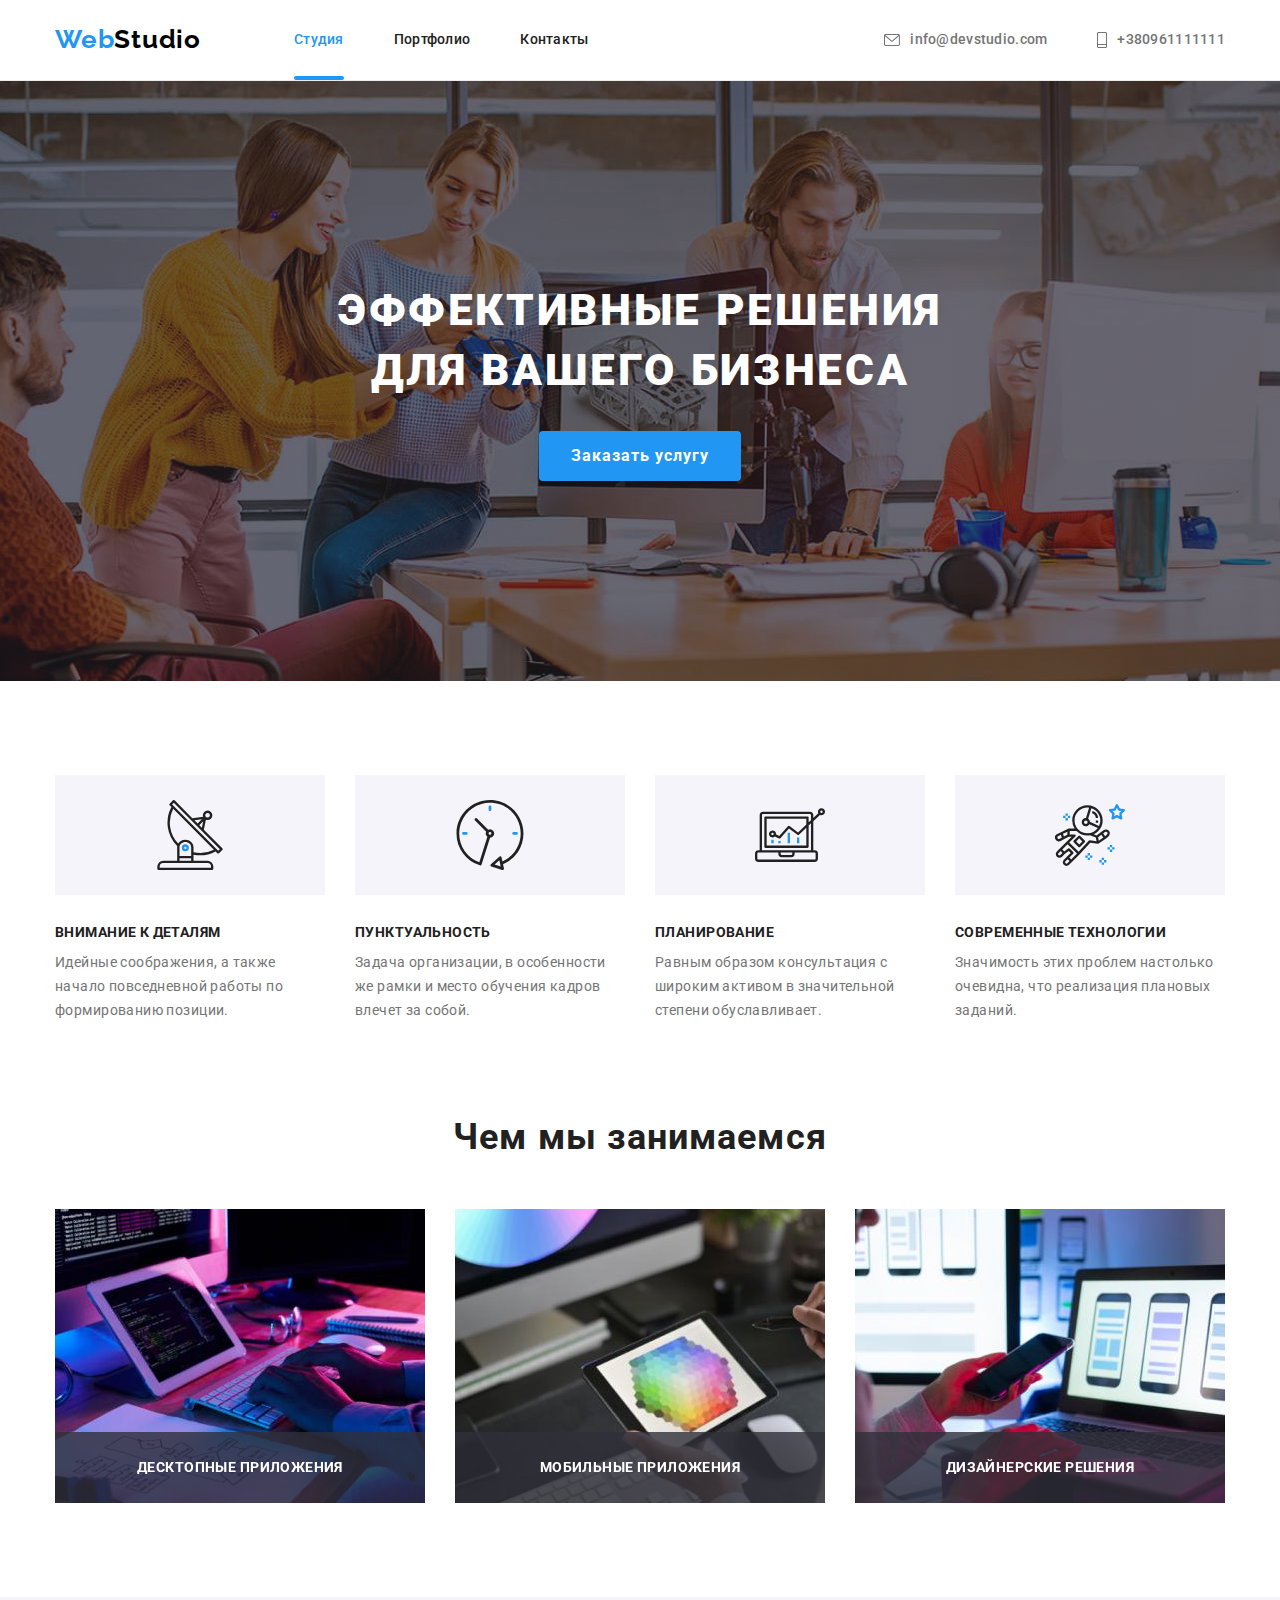
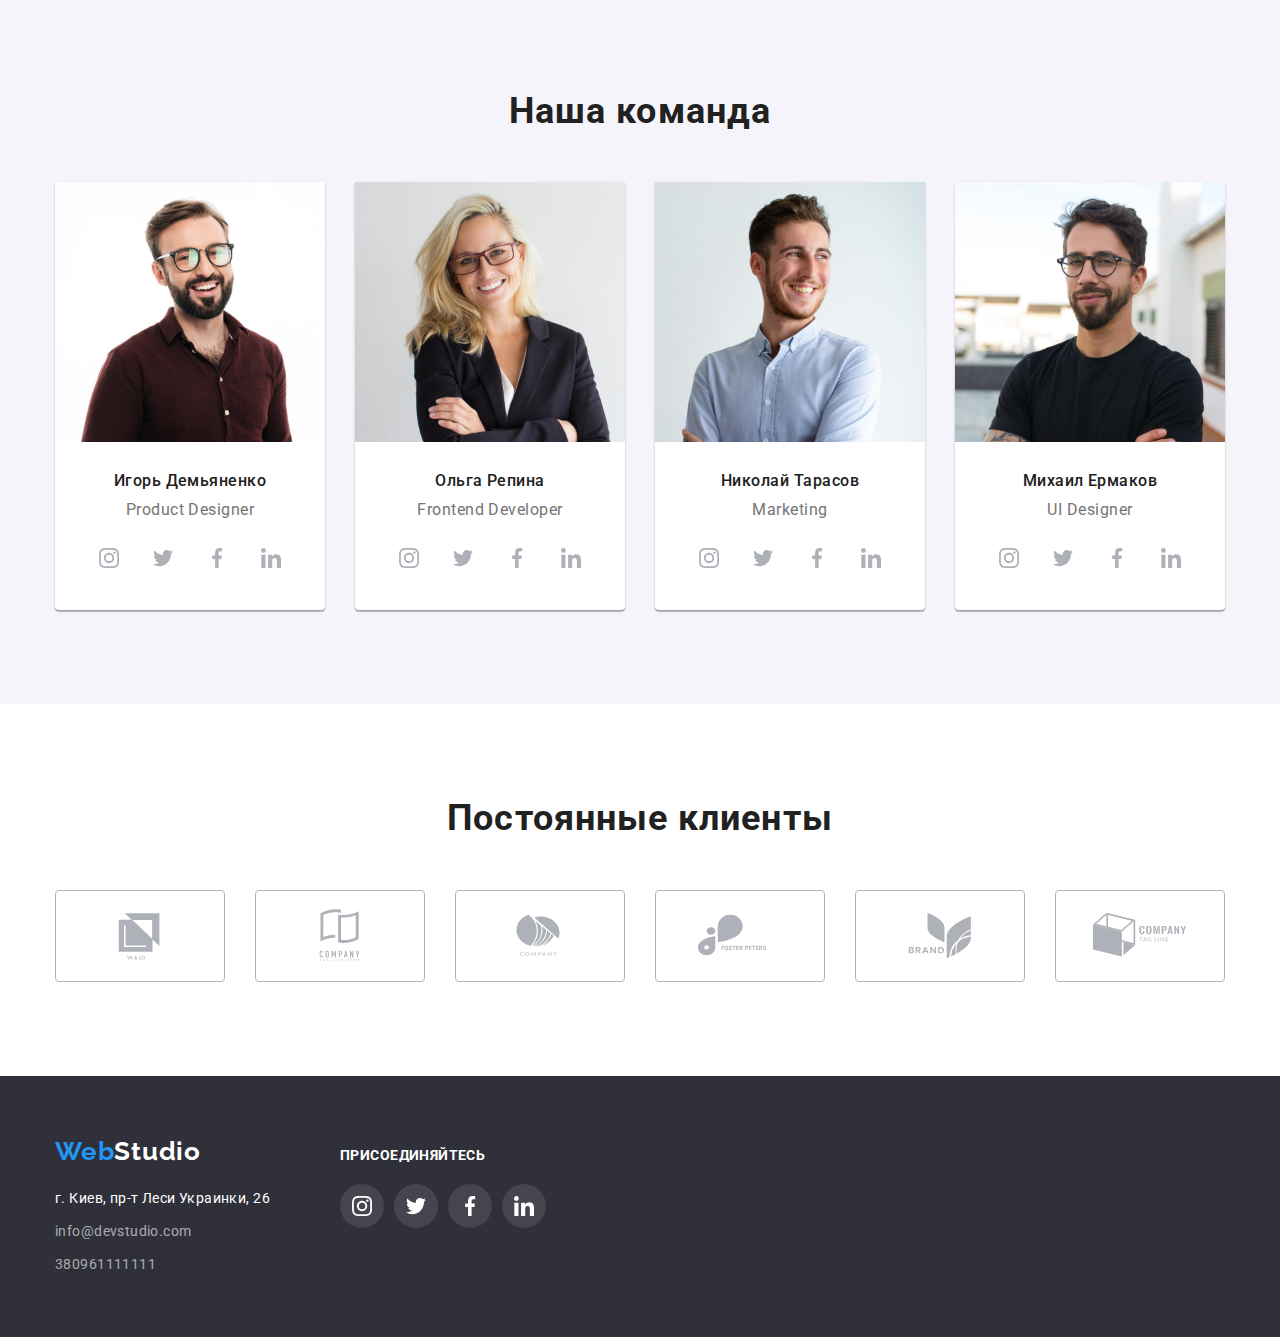
==== index.html @ 89eb69e5 "adds animation and absolute/relative positioning" ====
<!DOCTYPE html>
<html lang="ru">
  <head>
    <meta charset="UTF-8" />
    <meta http-equiv="X-UA-Compatible" content="IE=edge" />
    <meta name="viewport" content="width=device-width, initial-scale=1.0" />
    <title>WebStudio</title>
    <link
      rel="stylesheet"
      href="https://fonts.googleapis.com/css2?family=Raleway:wght@700&family=Roboto:wght@400;500;700;900&display=swap"
    />
    <link
      rel="stylesheet"
      href="https://cdnjs.cloudflare.com/ajax/libs/modern-normalize/1.1.0/modern-normalize.min.css"
    />
    <link rel="stylesheet" href="./css/slyles.css" />
  </head>
  <body>
    <header class="header-section">
      <div class="container header">
        <nav class="navigation position">
          <a href="/index.html" class="header-logo">
            <span class="logo-color-blue">Web</span>Studio</a
          >
          <ul class="site-navigation">
            <li class="navigation-list list">
              <a href="./index.html" class="link current">Студия</a>
            </li>
            <li class="navigation-list list">
              <a href="./portfolio.html" class="link">Портфолио</a>
            </li>
            <li class="navigation-list list">
              <a href="./portfolio.html" class="link">Контакты</a>
            </li>
          </ul>
        </nav>
        <ul class="contacts">
          <li class="contacts-list list">
            <a href="mailto:" class="link">
              <svg class="header-icon" width="16" height="12">
                <use href="./images/symbol-defs.svg#icon-envelope"></use>
              </svg>
              info@devstudio.com</a
            >
          </li>
          <li class="contacts-list list">
            <a href="tel:+" class="link">
              <svg class="header-icon" width="10" height="16">
                <use href="./images/symbol-defs.svg#icon-phone"></use>
              </svg>
              +380961111111</a
            >
          </li>
        </ul>
      </div>
    </header>
    <main>
      <section class="hero-section">
        <div class="container hero">
          <!-- hero -->
          <h1 class="hero-title">Эффективные решения для вашего бизнеса</h1>
          <button type="button" class="hero-button" data-modal-open>
            Заказать услугу
          </button>
        </div>
        <div class="backdrop is-hidden" data-modal>
          <div class="modal">
            <div class="modal-button">
              <button type="button" class="close-button" data-modal-close>
                <svg class="icon" width="11" height="11">
                  <use href="./images/symbol-defs.svg#icon-closewindow"></use>
                </svg>
              </button>
            </div>
          </div>
        </div>
      </section>
      <section class="advantages section">
        <div class="container">
          <h2 class="advantages-title visually-hidden">преимущества</h2>
          <!-- заголовок скроем в css -->
          <ul class="advantages-list">
            <li class="list">
              <div class="advantages-icon">
                <svg class="icon">
                  <use href="./images/symbol-defs.svg#icon-antenna"></use>
                </svg>
              </div>
              <h3 class="advantages-subtitle">Внимание к деталям</h3>
              <p class="advantages-description">
                Идейные соображения, а также начало повседневной работы по
                формированию позиции.
              </p>
            </li>
            <li class="list">
              <div class="advantages-icon">
                <svg class="icon">
                  <use href="./images/symbol-defs.svg#icon-clock"></use>
                </svg>
              </div>
              <h3 class="advantages-subtitle">Пунктуальность</h3>
              <p class="advantages-description">
                Задача организации, в особенности же рамки и место обучения
                кадров влечет за собой.
              </p>
            </li>
            <li class="list">
              <div class="advantages-icon">
                <svg class="icon">
                  <use href="./images/symbol-defs.svg#icon-diagram"></use>
                </svg>
              </div>
              <h3 class="advantages-subtitle">Планирование</h3>
              <p class="advantages-description">
                Равным образом консультация с широким активом в значительной
                степени обуславливает.
              </p>
            </li>
            <li class="list">
              <div class="advantages-icon">
                <svg class="icon">
                  <use href="./images/symbol-defs.svg#icon-astronaut"></use>
                </svg>
              </div>
              <h3 class="advantages-subtitle">Современные технологии</h3>
              <p class="advantages-description">
                Значимость этих проблем настолько очевидна, что реализация
                плановых заданий.
              </p>
            </li>
          </ul>
        </div>
      </section>
      <section class="businessline-section">
        <div class="container">
          <h2 class="businessline-title">Чем мы занимаемся</h2>
          <ul class="businessline-list">
            <li class="list">
              <img
                class="image"
                src="./images/image1.jpg"
                alt="Человек печатает на клавиатуре. Перед ним мокап дизайна. На ipad и на мониторе компьютера открыт редактор кода"
                width="370"
              />
              <p class="businessline-type">Десктопные приложения</p>
            </li>
            <li class="list">
              <img
                class="image"
                src="./images/img2.jpg"
                alt="Девушка держит в руках ipad и рассматривает красочное изображение на экране"
                width="370"
              />
              <p class="businessline-type">Мобильные приложения</p>
            </li>
            <li class="list">
              <img
                class="image"
                src="./images/img3.jpg"
                alt="Девушка сидит за ноутбуком с телефоном в руке, на экране ноутбука предоставлены разные варианты UI дизайна окон для телефонов"
                width="370"
              />
              <p class="businessline-type">Дизайнерские решения</p>
            </li>
          </ul>
        </div>
      </section>
      <section class="team-section section">
        <div class="container">
          <h2 class="team-title">Наша команда</h2>
          <ul class="team-list">
            <li class="list">
              <img
                class="image"
                src="./images/igor.jpg"
                alt="Фото"
                width="270"
              />
              <div class="image-description">
                <h3 class="team-subtitle">Игорь Демьяненко</h3>
                <p class="team-description">
                  <span lang="en">Product Designer</span>
                </p>
                <ul class="team-contacts">
                  <li class="contactteam-list list">
                    <a
                      class="link"
                      href="http://instagram"
                      target="_blank"
                      rel="noopener noreferrer"
                    >
                      <svg class="team-icon">
                        <use
                          href="./images/symbol-defs.svg#icon-instagram"
                        ></use>
                      </svg>
                    </a>
                  </li>
                  <li class="contactteam-list list">
                    <a
                      class="link"
                      href="http://twitter"
                      target="_blank"
                      rel="noopener noreferrer"
                    >
                      <svg class="team-icon">
                        <use href="./images/symbol-defs.svg#icon-twitter"></use>
                      </svg>
                    </a>
                  </li>
                  <li class="contactteam-list list">
                    <a
                      class="link"
                      href="http://facebook"
                      target="_blank"
                      rel="noopener noreferrer"
                    >
                      <svg class="team-icon">
                        <use
                          href="./images/symbol-defs.svg#icon-facebook"
                        ></use>
                      </svg>
                    </a>
                  </li>
                  <li class="contactteam-list list">
                    <a
                      class="link"
                      href="http://linkedin"
                      target="_blank"
                      rel="noopener noreferrer"
                    >
                      <svg class="team-icon">
                        <use
                          href="./images/symbol-defs.svg#icon-linkedin"
                        ></use>
                      </svg>
                    </a>
                  </li>
                </ul>
              </div>
            </li>
            <li class="list">
              <img
                class="image"
                src="./images/olga.jpg"
                alt="Фото"
                width="270"
              />
              <div class="image-description">
                <h3 class="team-subtitle">Ольга Репина</h3>
                <p class="team-description">
                  <span lang="en">Frontend Developer</span>
                </p>
                <ul class="team-contacts">
                  <li class="contactteam-list list">
                    <a
                      class="link"
                      href="http://instagram"
                      target="_blank"
                      rel="noopener noreferrer"
                    >
                      <svg class="team-icon">
                        <use
                          href="./images/symbol-defs.svg#icon-instagram"
                        ></use>
                      </svg>
                    </a>
                  </li>
                  <li class="contactteam-list list">
                    <a
                      class="link"
                      href="http://twitter"
                      target="_blank"
                      rel="noopener noreferrer"
                    >
                      <svg class="team-icon">
                        <use href="./images/symbol-defs.svg#icon-twitter"></use>
                      </svg>
                    </a>
                  </li>
                  <li class="contactteam-list list">
                    <a
                      class="link"
                      href="http://facebook"
                      target="_blank"
                      rel="noopener noreferrer"
                    >
                      <svg class="team-icon">
                        <use
                          href="./images/symbol-defs.svg#icon-facebook"
                        ></use>
                      </svg>
                    </a>
                  </li>
                  <li class="contactteam-list list">
                    <a
                      class="link"
                      href="http://linkedin"
                      target="_blank"
                      rel="noopener noreferrer"
                    >
                      <svg class="team-icon">
                        <use
                          href="./images/symbol-defs.svg#icon-linkedin"
                        ></use>
                      </svg>
                    </a>
                  </li>
                </ul>
              </div>
            </li>
            <li class="list">
              <img
                class="image"
                src="./images/nikolay.jpg"
                alt="Фото"
                width="270"
              />
              <div class="image-description">
                <h3 class="team-subtitle">Николай Тарасов</h3>
                <p class="team-description"><span lang="en">Marketing</span></p>
                <ul class="team-contacts">
                  <li class="contactteam-list list">
                    <a
                      class="link"
                      href="http://instagram"
                      target="_blank"
                      rel="noopener noreferrer"
                    >
                      <svg class="team-icon">
                        <use
                          href="./images/symbol-defs.svg#icon-instagram"
                        ></use>
                      </svg>
                    </a>
                  </li>
                  <li class="contactteam-list list">
                    <a
                      class="link"
                      href="http://twitter"
                      target="_blank"
                      rel="noopener noreferrer"
                    >
                      <svg class="team-icon">
                        <use href="./images/symbol-defs.svg#icon-twitter"></use>
                      </svg>
                    </a>
                  </li>
                  <li class="contactteam-list list">
                    <a
                      class="link"
                      href="http://facebook"
                      target="_blank"
                      rel="noopener noreferrer"
                    >
                      <svg class="team-icon">
                        <use
                          href="./images/symbol-defs.svg#icon-facebook"
                        ></use>
                      </svg>
                    </a>
                  </li>
                  <li class="contactteam-list list">
                    <a
                      class="link"
                      href="http://linkedin"
                      target="_blank"
                      rel="noopener noreferrer"
                    >
                      <svg class="team-icon">
                        <use
                          href="./images/symbol-defs.svg#icon-linkedin"
                        ></use>
                      </svg>
                    </a>
                  </li>
                </ul>
              </div>
            </li>
            <li class="list">
              <img
                class="image"
                src="./images/michail.jpg"
                alt="Фото"
                width="270"
              />
              <div class="image-description">
                <h3 class="team-subtitle">Михаил Ермаков</h3>
                <p class="team-description">
                  <span lang="en">UI Designer</span>
                </p>
                <ul class="team-contacts">
                  <li class="contactteam-list list">
                    <a
                      class="link"
                      href="http://instagram"
                      target="_blank"
                      rel="noopener noreferrer"
                    >
                      <svg class="team-icon">
                        <use
                          href="./images/symbol-defs.svg#icon-instagram"
                        ></use>
                      </svg>
                    </a>
                  </li>
                  <li class="contactteam-list list">
                    <a
                      class="link"
                      href="http://twitter"
                      target="_blank"
                      rel="noopener noreferrer"
                    >
                      <svg class="team-icon">
                        <use href="./images/symbol-defs.svg#icon-twitter"></use>
                      </svg>
                    </a>
                  </li>
                  <li class="contactteam-list list">
                    <a
                      class="link"
                      href="http://facebook"
                      target="_blank"
                      rel="noopener noreferrer"
                    >
                      <svg class="team-icon">
                        <use
                          href="./images/symbol-defs.svg#icon-facebook"
                        ></use>
                      </svg>
                    </a>
                  </li>
                  <li class="contactteam-list list">
                    <a
                      class="link"
                      href="http://linkedin"
                      target="_blank"
                      rel="noopener noreferrer"
                    >
                      <svg class="team-icon">
                        <use
                          href="./images/symbol-defs.svg#icon-linkedin"
                        ></use>
                      </svg>
                    </a>
                  </li>
                </ul>
              </div>
            </li>
          </ul>
        </div>
      </section>
      <section class="clients-section section">
        <div class="container">
          <h2 class="clients-title">Постоянные клиенты</h2>
          <ul class="clients-list">
            <li class="logos-list list">
              <a
                class="link"
                href="http://company1"
                target="_blank"
                rel="noopener noreferrer"
              >
                <svg class="clients-icon">
                  <use href="./images/symbol-defs.svg#icon-Logo1"></use>
                </svg>
              </a>
            </li>
            <li class="logos-list list">
              <a
                class="link"
                href="http://company2"
                target="_blank"
                rel="noopener noreferrer"
              >
                <svg class="clients-icon">
                  <use href="./images/symbol-defs.svg#icon-Logo2"></use>
                </svg>
              </a>
            </li>
            <li class="logos-list list">
              <a
                class="link"
                href="http://company3"
                target="_blank"
                rel="noopener noreferrer"
              >
                <svg class="clients-icon">
                  <use href="./images/symbol-defs.svg#icon-Logo3"></use>
                </svg>
              </a>
            </li>
            <li class="logos-list list">
              <a
                class="link"
                href="http://company4"
                target="_blank"
                rel="noopener noreferrer"
              >
                <svg class="clients-icon">
                  <use href="./images/symbol-defs.svg#icon-Logo4"></use>
                </svg>
              </a>
            </li>
            <li class="logos-list list">
              <a
                class="link"
                href="http://company5"
                target="_blank"
                rel="noopener noreferrer"
              >
                <svg class="clients-icon">
                  <use href="./images/symbol-defs.svg#icon-Logo5"></use>
                </svg>
              </a>
            </li>
            <li class="logos-list list">
              <a
                class="link"
                href="http://company6"
                target="_blank"
                rel="noopener noreferrer"
              >
                <svg class="clients-icon">
                  <use href="./images/symbol-defs.svg#icon-Logo6"></use>
                </svg>
              </a>
            </li>
          </ul>
        </div>
      </section>
    </main>
    <footer class="footer-section">
      <div class="container footer">
        <div class="footer-flex">
          <a href="/index.html" class="footer-logo">
            <span class="logo-color-blue">Web</span>Studio</a
          >
          <address>
            <ul class="footer-address">
              <li class="address-list list">
                <a
                  href="http://goo.gl/maps/BJJgzseY3iaWjDUL6"
                  target="_blank"
                  rel="noopener noreferrer"
                  class="link physical-address"
                >
                  г. Киев, пр-т Леси Украинки, 26</a
                >
              </li>
              <li class="address-list list">
                <a href="mailto:" class="link">info@devstudio.com</a>
              </li>
              <li class="address-list list">
                <a href="tel:+" class="link">380961111111</a>
              </li>
            </ul>
          </address>
        </div>
        <div class="footer-flex">
          <h2 class="visually-hidden">социальные сети</h2>
          <h3 class="footer-subtitle">Присоединяйтесь</h3>
          <ul class="footer-socials">
            <li class="socials-list list">
              <a
                class="link"
                href="http://instagram"
                target="_blank"
                rel="noopener noreferrer"
              >
                <svg class="footer-icon">
                  <use href="./images/symbol-defs.svg#icon-instagram"></use>
                </svg>
              </a>
            </li>
            <li class="socials-list list">
              <a
                class="link"
                href="http://twitter"
                target="_blank"
                rel="noopener noreferrer"
              >
                <svg class="footer-icon">
                  <use href="./images/symbol-defs.svg#icon-twitter"></use>
                </svg>
              </a>
            </li>
            <li class="socials-list list">
              <a
                class="link"
                href="http://facebook"
                target="_blank"
                rel="noopener noreferrer"
              >
                <svg class="footer-icon">
                  <use href="./images/symbol-defs.svg#icon-facebook"></use>
                </svg>
              </a>
            </li>
            <li class="socials-list list">
              <a
                class="link"
                href="http://linkedin"
                target="_blank"
                rel="noopener noreferrer"
              >
                <svg class="footer-icon">
                  <use href="./images/symbol-defs.svg#icon-linkedin"></use>
                </svg>
              </a>
            </li>
          </ul>
        </div>
      </div>
    </footer>
    <script src="./js/modal.js"></script>
  </body>
</html>
---- css/slyles.css ----
:root {
  --primary-font: Roboto, sans-serif;
  --primary-text-color: #757575;
  --titles-color: #212121;
  --accent-text-color: #ffffff;
  --primary-background-color: #ffffff;
  --secondary-background-color: #f5f4fa;
  --accent-background-color: #2f303a;
  --accent-blue-color: #2196f3;
  --decoration-color: #afb1b8;
}
body {
  background-color: var(--primary-background-color);
  color: var(--primary-text-color);
  font-family: var(--primary-font);
}
ul,
h1,
h2,
h3,
h4,
h5,
h6,
p {
  margin: 0;
}
ul {
  padding: 0;
}
button {
  cursor: pointer;
}

.visually-hidden {
  position: absolute;
  width: 1px;
  height: 1px;
  margin: -1px;
  border: 0;
  padding: 0;

  white-space: nowrap;
  clip-path: inset(100%);
  clip: rect(0 0 0 0);
  overflow: hidden;
}
/* container, sections settings */
.container {
  width: 1200px;
  padding-right: 15px;
  padding-left: 15px;
  margin-right: auto;
  margin-left: auto;
}
.section {
  padding-top: 94px;
  padding-bottom: 94px;
}
.team-section {
  background-color: var(--secondary-background-color);
}
.footer-section {
  padding: 60px 0;
  background-color: var(--accent-background-color);
}
.header-section {
  border-bottom: 1px solid #ececec;
}

/* link, list, image settings */
.list {
  list-style-type: none;
}
.link {
  text-decoration: none;
}
.image {
  display: block;
  max-width: 100%;
  height: auto;
}

/* header and footer  */
.container.header {
  display: flex;
  align-items: center;
}

.navigation.position {
  display: flex;
  align-items: center;
  margin-right: auto;
}
.site-navigation {
  display: flex;
}
.site-navigation .navigation-list:not(:last-child),
.contacts .contacts-list:not(:last-child) {
  margin-right: 50px;
}
.contacts {
  display: flex;
}
.header-icon {
  margin-right: 10px;
}

.header-logo {
  margin-right: 93px;
  padding-top: 24px;
  padding-bottom: 25px;

  font-family: Raleway, sans-serif;
  font-weight: bold;
  font-size: 26px;
  line-height: 1.19;
  letter-spacing: 0.03em;
  color: #000000;
  text-decoration: none;
}
.footer-logo {
  font-family: Raleway, sans-serif;
  font-weight: bold;
  font-size: 26px;
  line-height: 1.19;
  letter-spacing: 0.03em;
  color: var(--accent-text-color);
  text-decoration: none;
  display: inline-block;
  margin-bottom: 20px;
}
.logo-color-blue {
  color: var(--accent-blue-color);
}

.site-navigation .link.current {
  color: var(--accent-blue-color);
}
.site-navigation .list {
  position: relative;
}
.link.current::after {
  content: "";
  position: absolute;
  bottom: 0;
  left: 0;
  right: 0;
  display: block;
  height: 4px;
  background-color: var(--accent-blue-color);
  border-radius: 2px;
}

.navigation-list,
.contacts-list {
  font-weight: 500;
  font-size: 14px;
  line-height: 1.14;
  letter-spacing: 0.02em;
  text-decoration: none;
}
.navigation-list .link {
  display: block;
  padding: 32px 0;
  color: var(--titles-color);

  transition: color 250ms cubic-bezier(0.4, 0, 0.2, 1);
}
.contacts-list .link {
  display: flex;
  padding: 32px 0;
  align-items: center;
  color: var(--primary-text-color);
  fill: currentColor;

  transition: color 250ms cubic-bezier(0.4, 0, 0.2, 1),
    fill 250ms cubic-bezier(0.4, 0, 0.2, 1);
}
.navigation-list .link:hover,
.navigation-list .link:focus,
.contacts-list .link:hover,
.contacts-list .link:focus,
.address-list .link:hover,
.address-list .link:focus {
  color: var(--accent-blue-color);
  fill: var(--accent-blue-color);
}
.container.footer {
  display: flex;
  align-items: baseline;
}
.footer-flex {
  display: flex;
  flex-direction: column;
}

.footer-flex:not(:last-child) {
  margin-right: 70px;
}

.footer-socials {
  display: flex;
  flex-direction: row;
  width: 206px;
  height: 44px;
}
.footer-socials .list {
  width: 44px;
  height: 44px;
}
.footer-socials .list:not(:last-child) {
  margin-right: 10px;
}
.socials-list .link {
  display: flex;
  justify-content: center;
  align-items: center;
  width: 44px;
  height: 44px;
  border-radius: 50%;
  background-color: rgba(255, 255, 255, 0.1);

  transition: background-color 250ms cubic-bezier(0.4, 0, 0.2, 1);
}
.socials-list .link:hover,
.socials-list .link:focus {
  background-color: var(--accent-blue-color);
  border-radius: 50%;
}

.footer-subtitle {
  margin-bottom: 20px;
  font-size: 14px;
  line-height: 1.14;
  letter-spacing: 0.03em;
  text-transform: uppercase;
  color: var(--accent-text-color);
}

.address-list .link {
  display: flex;
  font-size: 14px;
  line-height: 1.71;
  letter-spacing: 0.03em;
  color: rgba(255, 255, 255, 0.6);
  font-style: normal;

  transition: color 250ms cubic-bezier(0.4, 0, 0.2, 1);
}
.address-list:not(:last-child) {
  margin-bottom: 9px;
}
.address-list .physical-address {
  color: var(--accent-text-color);

  transition: color 250ms cubic-bezier(0.4, 0, 0.2, 1);
}
.footer-icon {
  width: 20px;
  height: 20px;
  fill: var(--accent-text-color);
}

/* main for a start page */
.backdrop {
  position: fixed;
  top: 0;
  left: 0;
  width: 100%;
  height: 100%;
  background-color: rgba(0, 0, 0, 0.2);

  opacity: 1;
  transition: opacity 250ms cubic-bezier(0.4, 0, 0.2, 1);
}
.backdrop.is-hidden {
  opacity: 0;
  pointer-events: none;
}
.backdrop.is-hidden .modal {
  transform: translate(-50%, -50%) scale(1.1);
  background-color: rgb(255, 255, 255, 0.7);
}
.modal {
  position: absolute;
  top: 50%;
  left: 50%;
  width: 528px;
  height: 581px;

  background-color: #ffffff;
  box-shadow: 0px 1px 3px rgba(0, 0, 0, 0.12), 0px 1px 1px rgba(0, 0, 0, 0.14),
    0px 2px 1px rgba(0, 0, 0, 0.2);
  border-radius: 4px;

  transform: translate(-50%, -50%) scale(0.9);
  transition: scale 350ms cubic-bezier(0.4, 0, 0.2, 1),
    background-color 350ms cubic-bezier(0.4, 0, 0.2, 1) 350ms;
}
.modal-button {
  display: flex;
  justify-content: flex-end;
  padding-top: 8px;
  padding-right: 8px;
}
.close-button {
  width: 30px;
  height: 30px;
  background: #ffffff;
  border: 1px solid rgba(0, 0, 0, 0.1);
  border-radius: 50%;
}

.hero-section {
  padding-top: 200px;
  padding-bottom: 200px;
  background-color: var(--accent-background-color);
  max-width: 1600px;
  height: 600px;
  margin-right: auto;
  margin-left: auto;

  background-image: linear-gradient(
      to right,
      rgba(47, 48, 58, 0.4),
      rgba(58, 48, 47, 0.4)
    ),
    url(../images/hero.jpg);

  background-size: cover;
  background-position: center;
  background-repeat: no-repeat;
}

.container.hero {
  width: 696px;
  text-align: center;
}

.hero-title {
  margin-bottom: 30px;

  font-weight: 900;
  font-size: 44px;
  line-height: 1.36;
  letter-spacing: 0.06em;
  text-transform: uppercase;
  color: var(--accent-text-color);
}
.hero-button {
  padding: 10px 32px;

  background-color: var(--accent-blue-color);
  box-shadow: 0px 4px 4px rgba(0, 0, 0, 0.15);
  border-radius: 4px;
  border: transparent;
  font-weight: bold;
  font-size: 16px;
  line-height: 1.88;
  letter-spacing: 0.06em;
  color: var(--accent-text-color);
}

.advantages-icon {
  display: flex;
  height: 120px;
  justify-content: center;
  align-items: center;
  margin-bottom: 30px;
  background-color: var(--secondary-background-color);
}
.advantages-icon .icon {
  width: 70px;
  height: 70px;
}
.advantages-list,
.businessline-list,
.team-list {
  display: flex;
}
.advantages-list .list,
.team-list .list {
  width: calc((100% - 90px) / 4);
}
.advantages-list .list:not(:last-child),
.businessline-list .list:not(:last-child),
.team-list .list:not(:last-child),
.clients-list .list:not(:last-child) {
  margin-right: 30px;
}
.advantages-subtitle {
  font-weight: bold;
  font-size: 14px;
  line-height: 1.14;
  letter-spacing: 0.03em;
  text-transform: uppercase;
  color: var(--titles-color);
  margin-bottom: 10px;
}
.advantages-description {
  font-size: 14px;
  line-height: 1.71;
  letter-spacing: 0.03em;
  color: var(--primary-text-color);
}
.businessline-section {
  padding-top: 0px;
  padding-bottom: 94px;
}
.businessline-list .list {
  position: relative;
  width: calc((100% - 60px) / 3);
  text-align: center;
}

.businessline-type {
  position: absolute;
  bottom: 0;
  left: 0;
  right: 0;

  padding: 27px;
  font-weight: bold;
  font-size: 14px;
  line-height: 1.17;
  letter-spacing: 0.03em;
  text-transform: uppercase;

  color: var(--accent-text-color);
  background-color: rgba(47, 48, 58, 0.8);
}

.businessline-title,
.team-title,
.clients-title {
  font-weight: bold;
  font-size: 36px;
  text-align: center;
  line-height: 1.16;
  letter-spacing: 0.03em;
  color: var(--titles-color);
  margin-bottom: 50px;
}
/* team */
.image-description {
  padding-top: 30px;
  padding-bottom: 30px;
  text-align: center;
}

.team-icon {
  width: 20px;
  height: 20px;
}

.team-list .list {
  background: #ffffff;
  box-shadow: 0px 1px 3px rgba(0, 0, 0, 0.12), 0px 1px 1px rgba(0, 0, 0, 0.14),
    0px 2px 1px rgba(0, 0, 0, 0.2);
  border-radius: 0px 0px 4px 4px;
}
.team-subtitle {
  margin-bottom: 10px;
  font-weight: 500;
  font-size: 16px;
  line-height: 1.18;
  letter-spacing: 0.03em;
  color: var(--titles-color);
}
.team-description {
  font-size: 16px;
  line-height: 1.18;
  letter-spacing: 0.03em;
  margin-bottom: 16px;
  color: var(--primary-text-color);
}
.team-contacts .list:not(:last-child) {
  margin-right: 10px;
}

.team-contacts {
  display: flex;
  min-width: 206px;
  height: 44px;
  justify-content: center;
}
.team-contacts .list {
  height: 44px;
  width: 44px;
  box-shadow: none;
}
.contactteam-list .link {
  display: flex;
  height: 44px;
  width: 44px;
  justify-content: center;
  align-items: center;
  fill: var(--decoration-color);

  background-color: transparent;
  border-radius: 50%;

  transition: background-color 250ms cubic-bezier(0.4, 0, 0.2, 1),
    fill 250ms cubic-bezier(0.4, 0, 0.2, 1);
}

.contactteam-list .link:hover,
.contactteam-list .link:focus {
  background-color: var(--accent-blue-color);
  fill: var(--accent-text-color);
  border-radius: 50%;
}
.clients-list {
  display: flex;
}
.clients-list .list:not(:last-child) {
  margin-right: 30px;
}
.clients-list .list {
  width: 170px;
  height: 92px;
}

.clients-icon {
  width: 106px;
  height: 60px;
}
.logos-list .link {
  display: flex;
  width: 170px;
  height: 92px;
  justify-content: center;
  align-items: center;
  border: 1px solid var(--decoration-color);
  border-radius: 4px;
  fill: var(--decoration-color);

  transition: color 250ms cubic-bezier(0.4, 0, 0.2, 1),
    color 250ms cubic-bezier(0.4, 0, 0.2, 1);
}
.logos-list .link:hover,
.logos-list .link:focus {
  border: 1px solid var(--accent-blue-color);
  fill: var(--accent-blue-color);
}
/* main for portfolio page */
.filter-buttons {
  display: flex;
  justify-content: center;
  margin-bottom: 50px;
}
.filter-buttons .list:not(:last-child) {
  margin-right: 8px;
}
.portfolio-button {
  padding: 6px 22px;
  border-radius: 4px;
  border: transparent;

  font-weight: 500;
  font-size: 16px;
  line-height: 1.62;
  text-align: center;
  letter-spacing: 0.03em;

  background-color: #f5f4fa;
  color: var(--titles-color);
  box-shadow: none;

  transition: color 250ms cubic-bezier(0.4, 0, 0.2, 1),
    background-color 250ms cubic-bezier(0.4, 0, 0.2, 1),
    box-shadow 250ms cubic-bezier(0.4, 0, 0.2, 1);
}
.portfolio-button.all {
  padding: 6px 22px;
  border-radius: 4px;
  border: transparent;

  font-weight: 500;
  font-size: 16px;
  line-height: 1.62;
  text-align: center;
  letter-spacing: 0.03em;

  background-color: var(--accent-blue-color);
  color: var(--accent-text-color);
  box-shadow: 0px 3px 1px rgba(0, 0, 0, 0.1), 0px 1px 2px rgba(0, 0, 0, 0.08),
    0px 2px 2px rgba(0, 0, 0, 0.12);
}

.portfolio-button:hover,
.portfolio-button:focus,
.button .active {
  background-color: var(--accent-blue-color);
  color: var(--accent-text-color);
  border: transparent;
  box-shadow: 0px 3px 1px rgba(0, 0, 0, 0.1), 0px 1px 2px rgba(0, 0, 0, 0.08),
    0px 2px 2px rgba(0, 0, 0, 0.12);
}

.works-list {
  display: flex;
  flex-wrap: wrap;
}
.works-list .list {
  width: calc((100% - 60px)) / 3;
  height: 404px;
  margin-bottom: 30px;
}

.works-list .list:nth-last-child(-n + 3) {
  margin-bottom: 0px;
}
.works-list .list:not(:nth-child(3n)) {
  margin-right: 30px;
}

.work-item .portfolio-link {
  position: relative;
  display: block;
  overflow: hidden;
}

.portfolio-link .overlay {
  position: absolute;
  width: 100%;
  height: 294px;

  transform: translateY(294px);
  background-color: rgba(33, 150, 243, 0.9);
  transition: transform 250ms cubic-bezier(0.4, 0, 0.2, 1);
}

.portfolio-link:hover .overlay,
.portfolio-link:focus .overlay {
  transform: translateY(-294px);
}
.overlay-text {
  padding: 63px 24px;
  font-size: 18px;
  line-height: 1.56;
  letter-spacing: 0.03em;
  color: var(--accent-text-color);
}
.work-item .portfolio-link:hover,
.work-item .portfolio-link:focus {
  box-shadow: 0px 1px 1px rgba(0, 0, 0, 0.12), 0px 4px 4px rgba(0, 0, 0, 0.06),
    1px 4px 6px rgba(0, 0, 0, 0.16);
}
.work-description {
  padding: 20px 24px;
  border: 1px solid #eeeeee;
  border-top: 0;
}
.workslist-subtitle {
  font-weight: bold;
  font-size: 18px;
  line-height: 2;
  letter-spacing: 0.06em;
  color: var(--titles-color);
  margin-bottom: 4px;
}
.workslist-category {
  font-size: 16px;
  line-height: 1.87;
  letter-spacing: 0.03em;
  color: var(--primary-text-color);
}
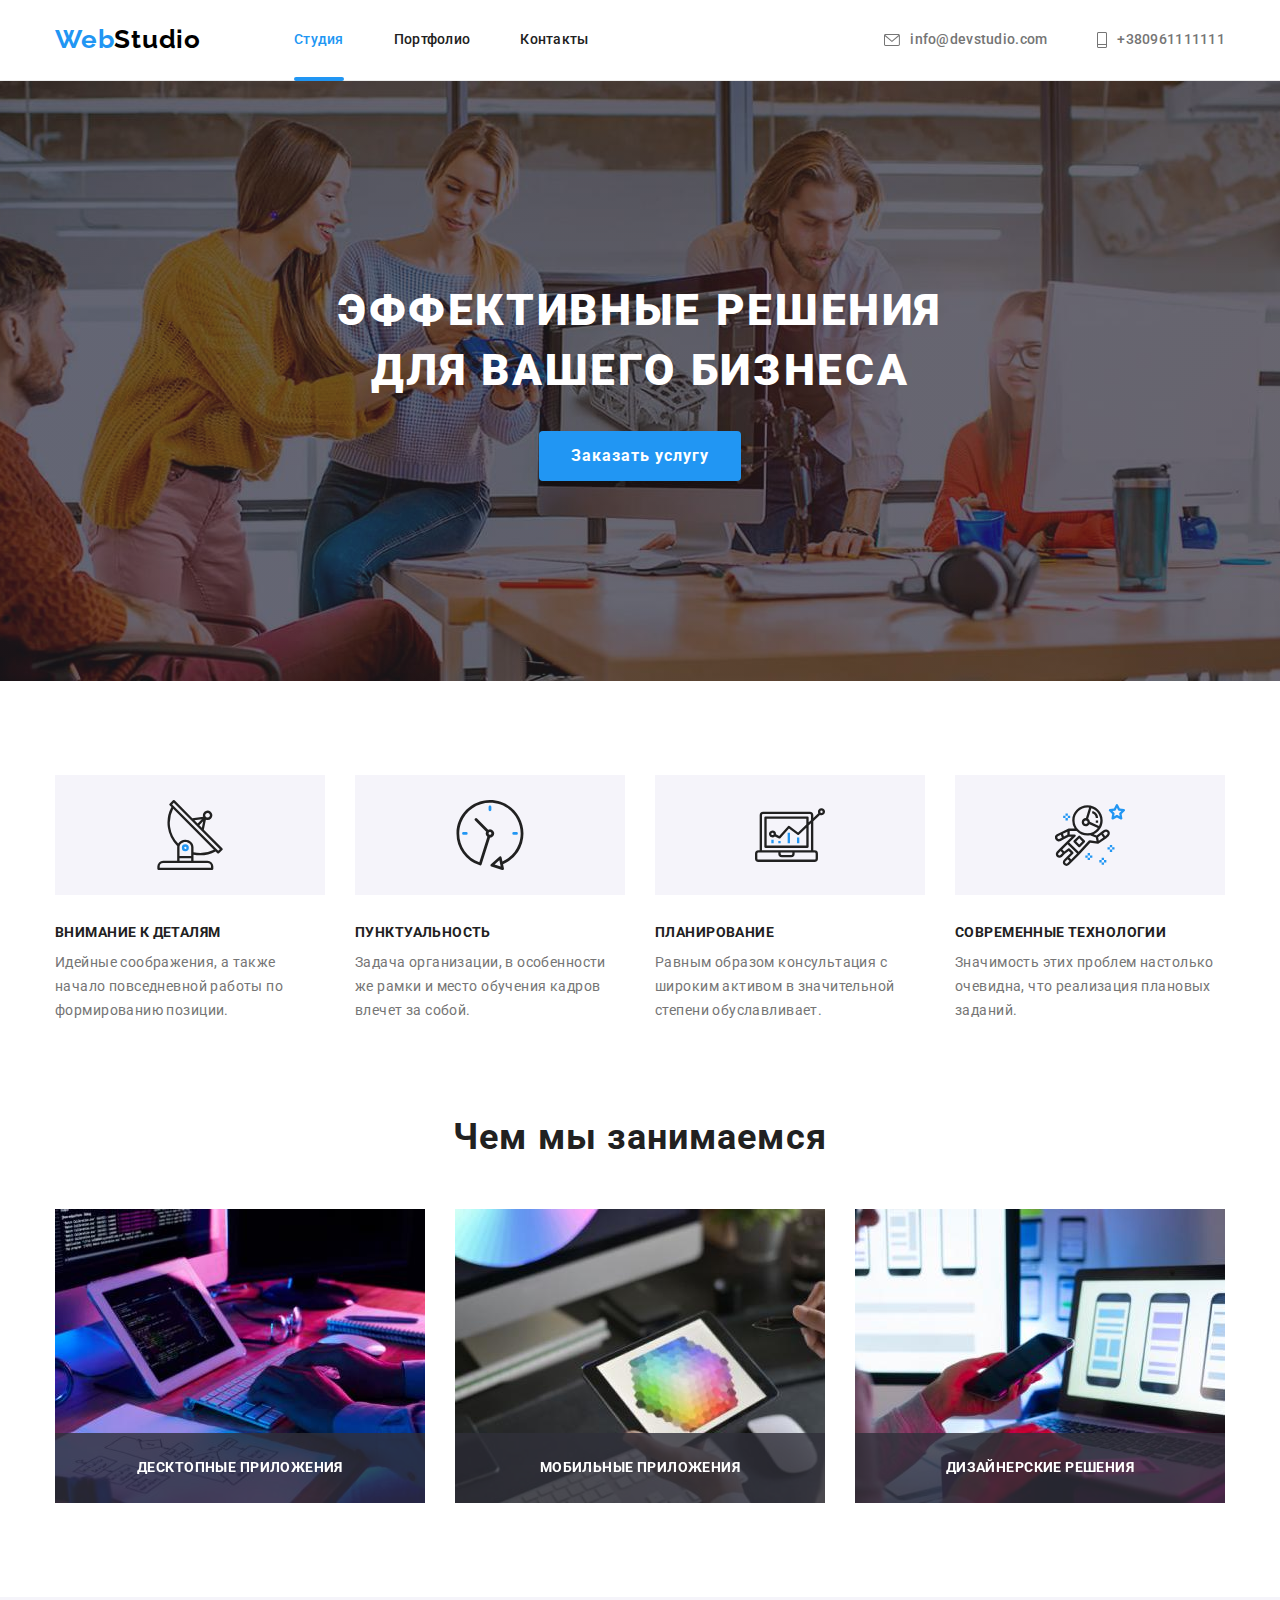
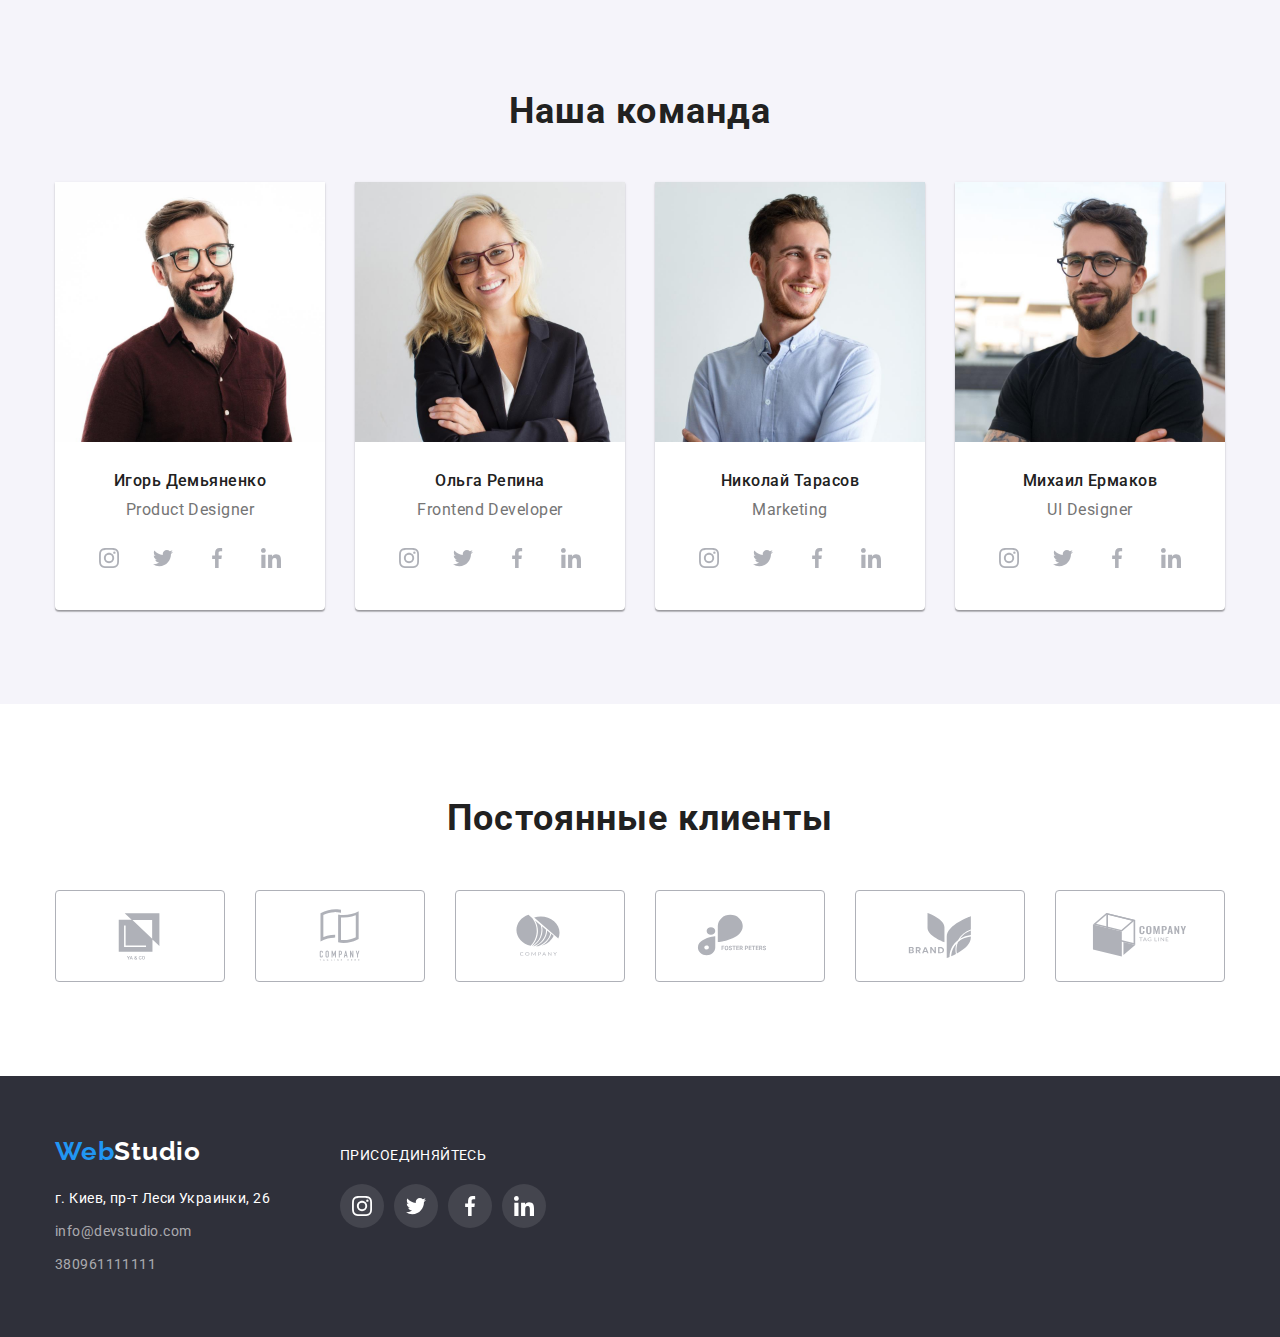
==== commit 24f75b6e: "corrects animation" ====
--- a/index.html
+++ b/index.html
@@ -178,9 +178,7 @@
               />
               <div class="image-description">
                 <h3 class="team-subtitle">Игорь Демьяненко</h3>
-                <p class="team-description">
-                  <span lang="en">Product Designer</span>
-                </p>
+                <p lang="en" class="team-description">Product Designer</p>
                 <ul class="team-contacts">
                   <li class="contactteam-list list">
                     <a
@@ -248,9 +246,7 @@
               />
               <div class="image-description">
                 <h3 class="team-subtitle">Ольга Репина</h3>
-                <p class="team-description">
-                  <span lang="en">Frontend Developer</span>
-                </p>
+                <p lang="en" class="team-description">Frontend Developer</p>
                 <ul class="team-contacts">
                   <li class="contactteam-list list">
                     <a
@@ -318,7 +314,7 @@
               />
               <div class="image-description">
                 <h3 class="team-subtitle">Николай Тарасов</h3>
-                <p class="team-description"><span lang="en">Marketing</span></p>
+                <p lang="en" class="team-description">Marketing</p>
                 <ul class="team-contacts">
                   <li class="contactteam-list list">
                     <a
@@ -386,9 +382,7 @@
               />
               <div class="image-description">
                 <h3 class="team-subtitle">Михаил Ермаков</h3>
-                <p class="team-description">
-                  <span lang="en">UI Designer</span>
-                </p>
+                <p lang="en" class="team-description">UI Designer</p>
                 <ul class="team-contacts">
                   <li class="contactteam-list list">
                     <a
@@ -559,7 +553,7 @@
         </div>
         <div class="footer-flex">
           <h2 class="visually-hidden">социальные сети</h2>
-          <h3 class="footer-subtitle">Присоединяйтесь</h3>
+          <p class="socials-title">Присоединяйтесь</p>
           <ul class="footer-socials">
             <li class="socials-list list">
               <a
--- a/css/slyles.css
+++ b/css/slyles.css
@@ -142,11 +142,11 @@
 .link.current::after {
   content: "";
   position: absolute;
-  bottom: 0;
-  left: 0;
-  right: 0;
   display: block;
+  width: 100%;
   height: 4px;
+  bottom: -1px;
+
   background-color: var(--accent-blue-color);
   border-radius: 2px;
 }
@@ -228,7 +228,7 @@
   border-radius: 50%;
 }
 
-.footer-subtitle {
+.socials-title {
   margin-bottom: 20px;
   font-size: 14px;
   line-height: 1.14;
@@ -418,8 +418,12 @@
   bottom: 0;
   left: 0;
   right: 0;
-
-  padding: 27px;
+  display: flex;
+
+  width: 100%;
+  height: 70px;
+  justify-content: center;
+  align-items: center;
   font-weight: bold;
   font-size: 14px;
   line-height: 1.17;
@@ -535,8 +539,8 @@
   border-radius: 4px;
   fill: var(--decoration-color);
 
-  transition: color 250ms cubic-bezier(0.4, 0, 0.2, 1),
-    color 250ms cubic-bezier(0.4, 0, 0.2, 1);
+  transition: border 250ms cubic-bezier(0.4, 0, 0.2, 1),
+    fill 250ms cubic-bezier(0.4, 0, 0.2, 1);
 }
 .logos-list .link:hover,
 .logos-list .link:focus {
@@ -616,24 +620,25 @@
 }
 
 .work-item .portfolio-link {
+  display: block;
+}
+.overlay-thumb {
   position: relative;
-  display: block;
   overflow: hidden;
 }
-
-.portfolio-link .overlay {
+.overlay {
   position: absolute;
   width: 100%;
-  height: 294px;
-
-  transform: translateY(294px);
+  height: 100%;
+
+  transform: translateY(0px);
   background-color: rgba(33, 150, 243, 0.9);
   transition: transform 250ms cubic-bezier(0.4, 0, 0.2, 1);
 }
 
 .portfolio-link:hover .overlay,
 .portfolio-link:focus .overlay {
-  transform: translateY(-294px);
+  transform: translateY(-100%);
 }
 .overlay-text {
   padding: 63px 24px;
